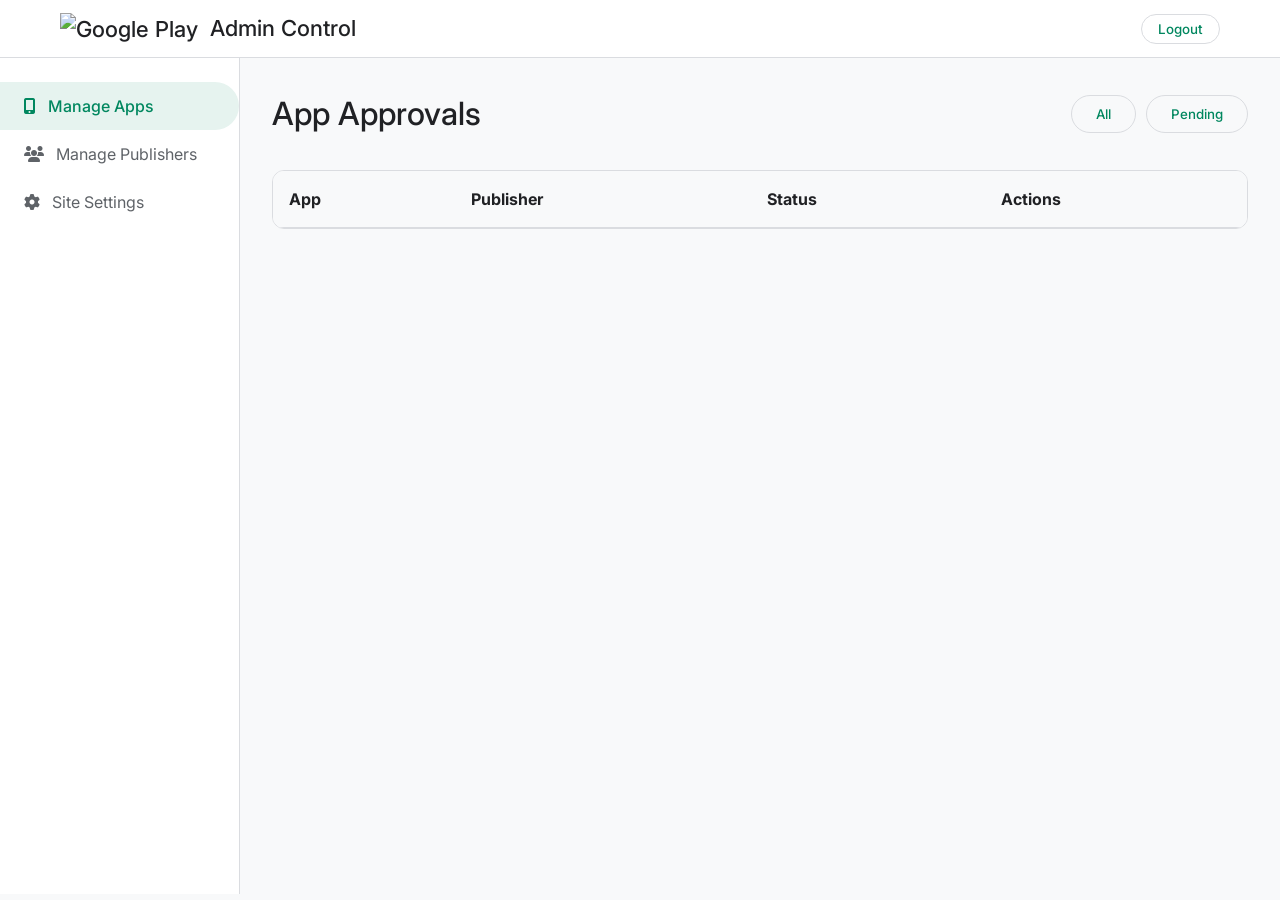
==== admin.html @ e46e7e28 "first commit" ====
<!DOCTYPE html>
<html lang="en">
<head>
    <meta charset="UTF-8">
    <meta name="viewport" content="width=device-width, initial-scale=1.0">
    <title>Admin Panel - Play Store</title>
    <link rel="stylesheet" href="css/style.css">
    <link rel="stylesheet" href="https://cdnjs.cloudflare.com/ajax/libs/font-awesome/6.4.0/css/all.min.css">
    <link href="https://fonts.googleapis.com/css2?family=Inter:wght@400;500;600&display=swap" rel="stylesheet">
</head>
<body>
    <header>
        <div class="container nav-content">
            <div class="logo">
                <img src="https://www.gstatic.com/android/market_images/web/play_prism_h_64.png" alt="Google Play">
                <span>Admin Control</span>
            </div>
            <div class="user-profile" style="display: flex; gap: 15px; align-items: center;">
                <span id="adminEmail" style="font-weight: 500;"></span>
                <button onclick="logout()" class="btn btn-outline" style="padding: 6px 16px;">Logout</button>
            </div>
        </div>
    </header>

    <div class="dashboard-container">
        <aside class="sidebar">
            <a href="#" class="sidebar-link active" onclick="showTab('apps')"><i class="fa fa-mobile-alt"></i> Manage Apps</a>
            <a href="#" class="sidebar-link" onclick="showTab('publishers')"><i class="fa fa-users"></i> Manage Publishers</a>
            <a href="#" class="sidebar-link" onclick="showTab('settings')"><i class="fa fa-cog"></i> Site Settings</a>
        </aside>

        <main class="main-content">
            <!-- Apps Management Tab -->
            <div id="appsTab" class="tab-content">
                <div style="display: flex; justify-content: space-between; align-items: center; margin-bottom: 32px;">
                    <h1>App Approvals</h1>
                    <div style="display: flex; gap: 10px;">
                        <button class="btn btn-outline active" onclick="filterApps('all')">All</button>
                        <button class="btn btn-outline" onclick="filterApps('pending')">Pending</button>
                    </div>
                </div>

                <div class="table-container" style="background: var(--card-bg); border-radius: 12px; border: 1px solid var(--border-color); overflow: hidden;">
                    <table style="width: 100%; border-collapse: collapse;">
                        <thead style="background: var(--bg-color); border-bottom: 1px solid var(--border-color);">
                            <tr>
                                <th style="padding: 16px; text-align: left;">App</th>
                                <th style="padding: 16px; text-align: left;">Publisher</th>
                                <th style="padding: 16px; text-align: left;">Status</th>
                                <th style="padding: 16px; text-align: left;">Actions</th>
                            </tr>
                        </thead>
                        <tbody id="adminAppList">
                            <!-- Loaded via JS -->
                        </tbody>
                    </table>
                </div>
            </div>

            <!-- Publishers Management Tab -->
            <div id="publishersTab" class="tab-content" style="display: none;">
                <div style="display: flex; justify-content: space-between; align-items: center; margin-bottom: 32px;">
                    <h1>Publishers</h1>
                    <button class="btn btn-primary" onclick="showAddPublisherModal()">+ Create Publisher</button>
                </div>
                <div class="table-container" style="background: var(--card-bg); border-radius: 12px; border: 1px solid var(--border-color); overflow: hidden;">
                    <table style="width: 100%; border-collapse: collapse;">
                        <thead style="background: var(--bg-color); border-bottom: 1px solid var(--border-color);">
                            <tr>
                                <th style="padding: 16px; text-align: left;">Email</th>
                                <th style="padding: 16px; text-align: left;">Role</th>
                                <th style="padding: 16px; text-align: left;">Status</th>
                                <th style="padding: 16px; text-align: left;">Actions</th>
                            </tr>
                        </thead>
                        <tbody id="publisherList">
                            <!-- Loaded via JS -->
                        </tbody>
                    </table>
                </div>
            </div>
        </main>
    </div>

    <!-- Create Publisher Modal -->
    <div id="pubModal" class="modal-overlay">
        <div class="modal">
            <h2>Create New Publisher</h2>
            <p style="color: var(--text-muted); margin-bottom: 24px;">This will create a new account in the database. Password will be '123456' by default.</p>
            <form id="pubForm">
                <div class="form-group">
                    <label>Publisher Email</label>
                    <input type="email" id="pubEmail" required>
                </div>
                <div class="form-group">
                    <label>Full Name</label>
                    <input type="text" id="pubName" required>
                </div>
                <div style="display: flex; gap: 10px; justify-content: flex-end;">
                    <button type="button" class="btn btn-outline" onclick="hidePubModal()">Cancel</button>
                    <button type="submit" class="btn btn-primary">Create Account</button>
                </div>
            </form>
        </div>
    </div>

    <script type="module">
        import { protectPage } from './js/auth.js';
        protectPage('admin');
    </script>
    <script type="module" src="js/admin.js"></script>
</body>
</html>
---- css/style.css ----
:root {
    --primary-color: #01875f;
    --primary-hover: #016d4d;
    --bg-color: #f8f9fa;
    --card-bg: #ffffff;
    --text-main: #202124;
    --text-muted: #5f6368;
    --border-color: #dadce0;
    --shadow: 0 1px 2px 0 rgba(60,64,67,0.3), 0 1px 3px 1px rgba(60,64,67,0.15);
    --shadow-hover: 0 4px 8px 0 rgba(60,64,67,0.3), 0 4px 12px 2px rgba(60,64,67,0.15);
    --radius: 8px;
    --transition: all 0.2s ease-in-out;
}

[data-theme="dark"] {
    --bg-color: #1a1c1e;
    --card-bg: #2d2f31;
    --text-main: #e2e2e6;
    --text-muted: #909094;
    --border-color: #444746;
    --shadow: 0 1px 3px rgba(0,0,0,0.4);
}

* {
    margin: 0;
    padding: 0;
    box-sizing: border-box;
    font-family: 'Inter', -apple-system, BlinkMacSystemFont, "Segoe UI", Roboto, Helvetica, Arial, sans-serif;
}

body {
    background-color: var(--bg-color);
    color: var(--text-main);
    line-height: 1.5;
    transition: background-color 0.3s ease;
}

/* Typography */
h1, h2, h3 { color: var(--text-main); font-weight: 500; }
a { text-decoration: none; color: inherit; }

/* Layout */
.container {
    max-width: 1200px;
    margin: 0 auto;
    padding: 0 20px;
}

header {
    background: var(--card-bg);
    border-bottom: 1px solid var(--border-color);
    padding: 12px 0;
    position: sticky;
    top: 0;
    z-index: 100;
}

.nav-content {
    display: flex;
    align-items: center;
    justify-content: space-between;
}

.logo {
    display: flex;
    align-items: center;
    gap: 12px;
    font-size: 22px;
    font-weight: 500;
    color: var(--text-main);
}

.logo img {
    height: 32px;
}

.search-bar {
    background: var(--bg-color);
    border: 1px solid transparent;
    border-radius: 8px;
    padding: 8px 16px;
    width: 100%;
    max-width: 600px;
    display: flex;
    align-items: center;
    gap: 10px;
    transition: var(--transition);
}

.search-bar:focus-within {
    background: var(--card-bg);
    border-color: var(--primary-color);
    box-shadow: 0 1px 1px rgba(0,0,0,0.1);
}

.search-bar input {
    background: transparent;
    border: none;
    outline: none;
    width: 100%;
    font-size: 16px;
    color: var(--text-main);
}

/* Buttons */
.btn {
    padding: 10px 24px;
    border-radius: 20px;
    font-weight: 500;
    cursor: pointer;
    border: none;
    transition: var(--transition);
    display: inline-flex;
    align-items: center;
    justify-content: center;
    gap: 8px;
}

.btn-primary {
    background-color: var(--primary-color);
    color: white;
}

.btn-primary:hover {
    background-color: var(--primary-hover);
    box-shadow: 0 1px 2px rgba(60,64,67,0.3);
}

.btn-outline {
    background: transparent;
    border: 1px solid var(--border-color);
    color: var(--primary-color);
}

.btn-outline:hover {
    background: #e6f3ef;
}

/* App Cards */
.app-grid {
    display: grid;
    grid-template-columns: repeat(auto-fill, minmax(180px, 1fr));
    gap: 24px;
    padding: 32px 0;
}

.app-card {
    background: transparent;
    border-radius: var(--radius);
    padding: 12px;
    transition: var(--transition);
    cursor: pointer;
    position: relative;
}

.app-card:hover {
    background: var(--card-bg);
    box-shadow: var(--shadow-hover);
}

.app-logo {
    width: 100%;
    aspect-ratio: 1;
    border-radius: 20%;
    object-fit: cover;
    margin-bottom: 12px;
    border: 1px solid var(--border-color);
}

.app-info h3 {
    font-size: 14px;
    margin-bottom: 4px;
    white-space: nowrap;
    overflow: hidden;
    text-overflow: ellipsis;
}

.app-info .category {
    font-size: 12px;
    color: var(--text-muted);
}

.app-info .rating {
    font-size: 12px;
    display: flex;
    align-items: center;
    gap: 4px;
    margin-top: 4px;
}

/* Badges */
.badge {
    padding: 4px 12px;
    border-radius: 12px;
    font-size: 12px;
    font-weight: 500;
}

.badge-pending { background: #fff7e6; color: #d48806; border: 1px solid #ffe58f; }
.badge-approved { background: #f6ffed; color: #389e0d; border: 1px solid #b7eb8f; }
.badge-rejected { background: #fff1f0; color: #cf1322; border: 1px solid #ffa39e; }

/* Dashboard Layout */
.dashboard-container {
    display: grid;
    grid-template-columns: 240px 1fr;
    min-height: calc(100vh - 64px);
}

.sidebar {
    background: var(--card-bg);
    border-right: 1px solid var(--border-color);
    padding: 24px 0;
}

.sidebar-link {
    padding: 12px 24px;
    display: flex;
    align-items: center;
    gap: 12px;
    color: var(--text-muted);
    transition: var(--transition);
}

.sidebar-link.active {
    background: #e6f3ef;
    color: var(--primary-color);
    border-radius: 0 24px 24px 0;
    font-weight: 500;
}

.main-content {
    padding: 32px;
    overflow-y: auto;
}

/* Modals */
.modal-overlay {
    position: fixed;
    top: 0;
    left: 0;
    right: 0;
    bottom: 0;
    background: rgba(0,0,0,0.5);
    display: none;
    align-items: center;
    justify-content: center;
    z-index: 1000;
    backdrop-filter: blur(4px);
}

.modal {
    background: var(--card-bg);
    width: 100%;
    max-width: 600px;
    border-radius: 12px;
    padding: 32px;
    position: relative;
    max-height: 90vh;
    overflow-y: auto;
}

/* Form Styles */
.form-group {
    margin-bottom: 20px;
}

.form-group label {
    display: block;
    margin-bottom: 8px;
    font-weight: 500;
    font-size: 14px;
}

.form-group input, .form-group textarea, .form-group select {
    width: 100%;
    padding: 12px;
    border: 1px solid var(--border-color);
    border-radius: 8px;
    background: var(--bg-color);
    color: var(--text-main);
    outline: none;
}

.form-group input:focus {
    border-color: var(--primary-color);
}

/* Stats Cards */
.stats-grid {
    display: grid;
    grid-template-columns: repeat(auto-fit, minmax(200px, 1fr));
    gap: 20px;
    margin-bottom: 32px;
}

.stat-card {
    background: var(--card-bg);
    padding: 24px;
    border-radius: 12px;
    border: 1px solid var(--border-color);
    text-align: center;
}

.stat-value {
    font-size: 32px;
    font-weight: 600;
    color: var(--primary-color);
}

.stat-label {
    color: var(--text-muted);
    font-size: 14px;
    margin-top: 4px;
}

/* Responsive */
@media (max-width: 768px) {
    .dashboard-container {
        grid-template-columns: 1fr;
    }
    .sidebar {
        display: none;
    }
    .search-bar {
        max-width: 200px;
    }
}
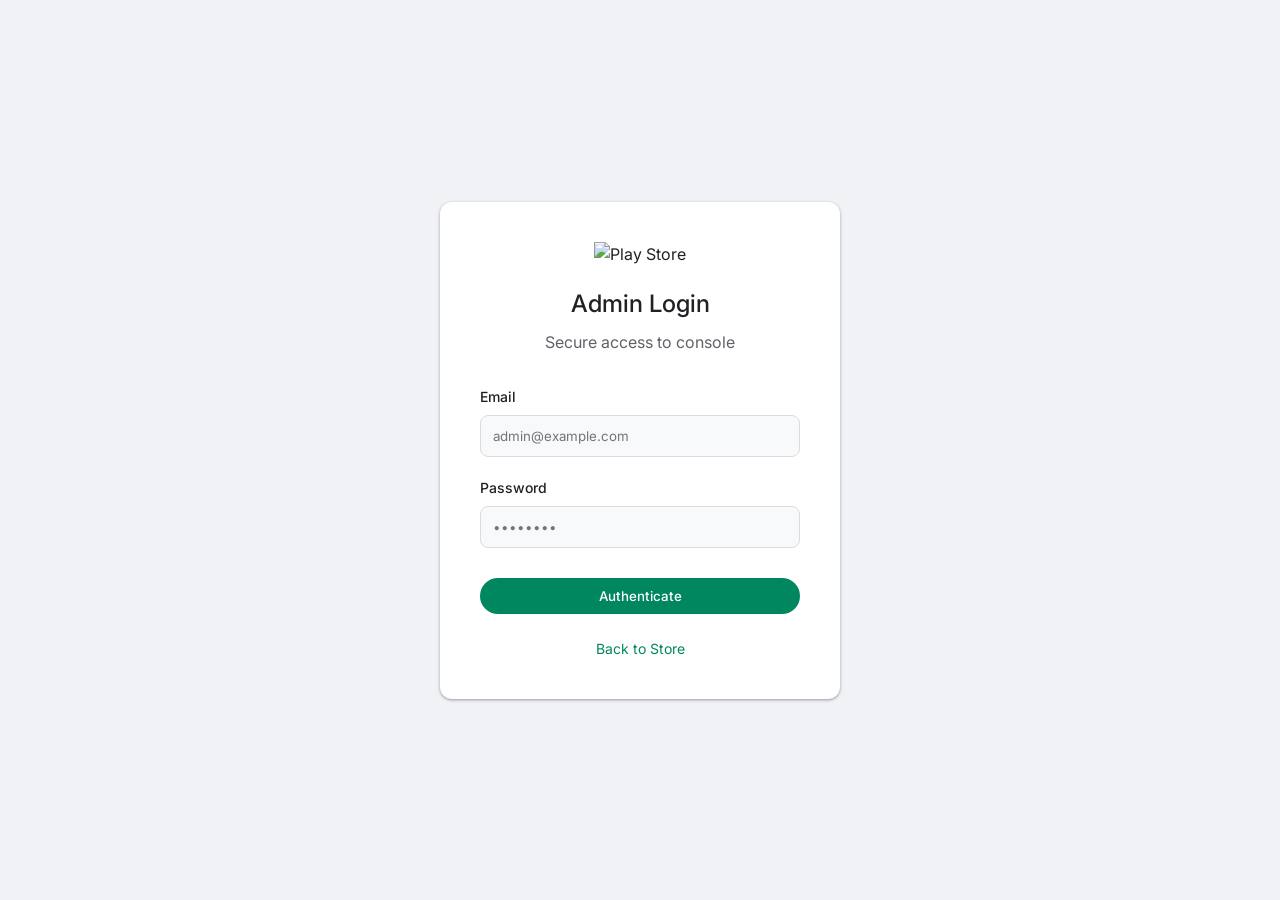
==== commit bbc612ec: "integrate admin login into admin.html" ====
--- a/admin.html
+++ b/admin.html
@@ -9,104 +9,170 @@
     <link href="https://fonts.googleapis.com/css2?family=Inter:wght@400;500;600&display=swap" rel="stylesheet">
 </head>
 <body>
-    <header>
-        <div class="container nav-content">
-            <div class="logo">
-                <img src="https://www.gstatic.com/android/market_images/web/play_prism_h_64.png" alt="Google Play">
-                <span>Admin Control</span>
+    <div id="loginSection" style="display: flex; align-items: center; justify-content: center; min-height: 100vh; background: #f0f2f5;">
+        <div class="login-card" style="background: white; padding: 40px; border-radius: 12px; box-shadow: var(--shadow); width: 100%; max-width: 400px; text-align: center;">
+            <img src="https://www.gstatic.com/android/market_images/web/play_prism_h_64.png" alt="Play Store" style="width: 48px; margin-bottom: 20px;">
+            <h2 style="margin-bottom: 8px;">Admin Login</h2>
+            <p style="color: var(--text-muted); margin-bottom: 32px;">Secure access to console</p>
+            <div id="errorMsg" style="color: #d93025; background: #fce8e6; padding: 10px; border-radius: 4px; font-size: 14px; margin-bottom: 20px; display: none;"></div>
+            <form id="adminLoginForm">
+                <div class="form-group" style="text-align: left;">
+                    <label>Email</label>
+                    <input type="email" id="email" required placeholder="admin@example.com">
+                </div>
+                <div class="form-group" style="text-align: left;">
+                    <label>Password</label>
+                    <input type="password" id="password" required placeholder="••••••••">
+                </div>
+                <button type="submit" class="btn btn-primary" style="width: 100%; margin-top: 10px;">Authenticate</button>
+            </form>
+            <a href="index.html" style="display: block; margin-top: 24px; font-size: 14px; color: var(--primary-color)">Back to Store</a>
+        </div>
+    </div>
+
+    <div id="adminContent" style="display: none;">
+        <header>
+            <div class="container nav-content">
+                <div class="logo">
+                    <img src="https://www.gstatic.com/android/market_images/web/play_prism_h_64.png" alt="Google Play">
+                    <span>Admin Control</span>
+                </div>
+                <div class="user-profile" style="display: flex; gap: 15px; align-items: center;">
+                    <span id="adminEmail" style="font-weight: 500;"></span>
+                    <button onclick="logout()" class="btn btn-outline" style="padding: 6px 16px;">Logout</button>
+                </div>
             </div>
-            <div class="user-profile" style="display: flex; gap: 15px; align-items: center;">
-                <span id="adminEmail" style="font-weight: 500;"></span>
-                <button onclick="logout()" class="btn btn-outline" style="padding: 6px 16px;">Logout</button>
-            </div>
-        </div>
-    </header>
+        </header>
 
-    <div class="dashboard-container">
-        <aside class="sidebar">
-            <a href="#" class="sidebar-link active" onclick="showTab('apps')"><i class="fa fa-mobile-alt"></i> Manage Apps</a>
-            <a href="#" class="sidebar-link" onclick="showTab('publishers')"><i class="fa fa-users"></i> Manage Publishers</a>
-            <a href="#" class="sidebar-link" onclick="showTab('settings')"><i class="fa fa-cog"></i> Site Settings</a>
-        </aside>
+        <div class="dashboard-container">
+            <aside class="sidebar">
+                <a href="#" class="sidebar-link active" onclick="showTab('apps')"><i class="fa fa-mobile-alt"></i> Manage Apps</a>
+                <a href="#" class="sidebar-link" onclick="showTab('publishers')"><i class="fa fa-users"></i> Manage Publishers</a>
+                <a href="#" class="sidebar-link" onclick="showTab('settings')"><i class="fa fa-cog"></i> Site Settings</a>
+            </aside>
 
-        <main class="main-content">
-            <!-- Apps Management Tab -->
-            <div id="appsTab" class="tab-content">
-                <div style="display: flex; justify-content: space-between; align-items: center; margin-bottom: 32px;">
-                    <h1>App Approvals</h1>
-                    <div style="display: flex; gap: 10px;">
-                        <button class="btn btn-outline active" onclick="filterApps('all')">All</button>
-                        <button class="btn btn-outline" onclick="filterApps('pending')">Pending</button>
+            <main class="main-content">
+                <!-- Apps Management Tab -->
+                <div id="appsTab" class="tab-content">
+                    <div style="display: flex; justify-content: space-between; align-items: center; margin-bottom: 32px;">
+                        <h1>App Approvals</h1>
+                        <div style="display: flex; gap: 10px;">
+                            <button class="btn btn-outline active" onclick="filterApps('all')">All</button>
+                            <button class="btn btn-outline" onclick="filterApps('pending')">Pending</button>
+                        </div>
+                    </div>
+
+                    <div class="table-container" style="background: var(--card-bg); border-radius: 12px; border: 1px solid var(--border-color); overflow: hidden;">
+                        <table style="width: 100%; border-collapse: collapse;">
+                            <thead style="background: var(--bg-color); border-bottom: 1px solid var(--border-color);">
+                                <tr>
+                                    <th style="padding: 16px; text-align: left;">App</th>
+                                    <th style="padding: 16px; text-align: left;">Publisher</th>
+                                    <th style="padding: 16px; text-align: left;">Status</th>
+                                    <th style="padding: 16px; text-align: left;">Actions</th>
+                                </tr>
+                            </thead>
+                            <tbody id="adminAppList">
+                                <!-- Loaded via JS -->
+                            </tbody>
+                        </table>
                     </div>
                 </div>
 
-                <div class="table-container" style="background: var(--card-bg); border-radius: 12px; border: 1px solid var(--border-color); overflow: hidden;">
-                    <table style="width: 100%; border-collapse: collapse;">
-                        <thead style="background: var(--bg-color); border-bottom: 1px solid var(--border-color);">
-                            <tr>
-                                <th style="padding: 16px; text-align: left;">App</th>
-                                <th style="padding: 16px; text-align: left;">Publisher</th>
-                                <th style="padding: 16px; text-align: left;">Status</th>
-                                <th style="padding: 16px; text-align: left;">Actions</th>
-                            </tr>
-                        </thead>
-                        <tbody id="adminAppList">
-                            <!-- Loaded via JS -->
-                        </tbody>
-                    </table>
+                <!-- Publishers Management Tab -->
+                <div id="publishersTab" class="tab-content" style="display: none;">
+                    <div style="justify-content: space-between; align-items: center; margin-bottom: 32px; display: flex;">
+                        <h1>Publishers</h1>
+                        <button class="btn btn-primary" onclick="showAddPublisherModal()">+ Create Publisher</button>
+                    </div>
+                    <div class="table-container" style="background: var(--card-bg); border-radius: 12px; border: 1px solid var(--border-color); overflow: hidden;">
+                        <table style="width: 100%; border-collapse: collapse;">
+                            <thead style="background: var(--bg-color); border-bottom: 1px solid var(--border-color);">
+                                <tr>
+                                    <th style="padding: 16px; text-align: left;">Email</th>
+                                    <th style="padding: 16px; text-align: left;">Role</th>
+                                    <th style="padding: 16px; text-align: left;">Status</th>
+                                    <th style="padding: 16px; text-align: left;">Actions</th>
+                                </tr>
+                            </thead>
+                            <tbody id="publisherList">
+                                <!-- Loaded via JS -->
+                            </tbody>
+                        </table>
+                    </div>
                 </div>
+            </main>
+        </div>
+
+        <!-- Create Publisher Modal -->
+        <div id="pubModal" class="modal-overlay">
+            <div class="modal">
+                <h2>Create New Publisher</h2>
+                <p style="color: var(--text-muted); margin-bottom: 24px;">This will create a new account in the database. Password will be '123456' by default.</p>
+                <form id="pubForm">
+                    <div class="form-group">
+                        <label>Publisher Email</label>
+                        <input type="email" id="pubEmail" required>
+                    </div>
+                    <div class="form-group">
+                        <label>Full Name</label>
+                        <input type="text" id="pubName" required>
+                    </div>
+                    <div style="display: flex; gap: 10px; justify-content: flex-end;">
+                        <button type="button" class="btn btn-outline" onclick="hidePubModal()">Cancel</button>
+                        <button type="submit" class="btn btn-primary">Create Account</button>
+                    </div>
+                </form>
             </div>
-
-            <!-- Publishers Management Tab -->
-            <div id="publishersTab" class="tab-content" style="display: none;">
-                <div style="display: flex; justify-content: space-between; align-items: center; margin-bottom: 32px;">
-                    <h1>Publishers</h1>
-                    <button class="btn btn-primary" onclick="showAddPublisherModal()">+ Create Publisher</button>
-                </div>
-                <div class="table-container" style="background: var(--card-bg); border-radius: 12px; border: 1px solid var(--border-color); overflow: hidden;">
-                    <table style="width: 100%; border-collapse: collapse;">
-                        <thead style="background: var(--bg-color); border-bottom: 1px solid var(--border-color);">
-                            <tr>
-                                <th style="padding: 16px; text-align: left;">Email</th>
-                                <th style="padding: 16px; text-align: left;">Role</th>
-                                <th style="padding: 16px; text-align: left;">Status</th>
-                                <th style="padding: 16px; text-align: left;">Actions</th>
-                            </tr>
-                        </thead>
-                        <tbody id="publisherList">
-                            <!-- Loaded via JS -->
-                        </tbody>
-                    </table>
-                </div>
-            </div>
-        </main>
-    </div>
-
-    <!-- Create Publisher Modal -->
-    <div id="pubModal" class="modal-overlay">
-        <div class="modal">
-            <h2>Create New Publisher</h2>
-            <p style="color: var(--text-muted); margin-bottom: 24px;">This will create a new account in the database. Password will be '123456' by default.</p>
-            <form id="pubForm">
-                <div class="form-group">
-                    <label>Publisher Email</label>
-                    <input type="email" id="pubEmail" required>
-                </div>
-                <div class="form-group">
-                    <label>Full Name</label>
-                    <input type="text" id="pubName" required>
-                </div>
-                <div style="display: flex; gap: 10px; justify-content: flex-end;">
-                    <button type="button" class="btn btn-outline" onclick="hidePubModal()">Cancel</button>
-                    <button type="submit" class="btn btn-primary">Create Account</button>
-                </div>
-            </form>
         </div>
     </div>
 
     <script type="module">
-        import { protectPage } from './js/auth.js';
-        protectPage('admin');
+        import { auth, db } from './js/firebase-config.js';
+        import { signInWithEmailAndPassword, onAuthStateChanged, signOut } from "https://www.gstatic.com/firebasejs/10.7.1/firebase-auth.js";
+        import { ref, get } from "https://www.gstatic.com/firebasejs/10.7.1/firebase-database.js";
+
+        const loginSection = document.getElementById('loginSection');
+        const adminContent = document.getElementById('adminContent');
+        const loginForm = document.getElementById('adminLoginForm');
+        const errorMsg = document.getElementById('errorMsg');
+
+        // Check Auth State
+        onAuthStateChanged(auth, async (user) => {
+            if (user) {
+                const snapshot = await get(ref(db, `users/${user.uid}`));
+                if (snapshot.exists() && snapshot.val().role === 'admin') {
+                    loginSection.style.display = 'none';
+                    adminContent.style.display = 'block';
+                    document.getElementById('adminEmail').textContent = user.email;
+                } else {
+                    await signOut(auth);
+                    showError("Unauthorized: Not an admin account.");
+                }
+            } else {
+                loginSection.style.display = 'flex';
+                adminContent.style.display = 'none';
+            }
+        });
+
+        // Handle Login
+        loginForm.addEventListener('submit', async (e) => {
+            e.preventDefault();
+            const email = document.getElementById('email').value;
+            const password = document.getElementById('password').value;
+            try {
+                await signInWithEmailAndPassword(auth, email, password);
+            } catch (error) {
+                showError(error.message);
+            }
+        });
+
+        function showError(msg) {
+            errorMsg.textContent = msg;
+            errorMsg.style.display = 'block';
+        }
+
+        window.logout = () => signOut(auth);
     </script>
     <script type="module" src="js/admin.js"></script>
 </body>
